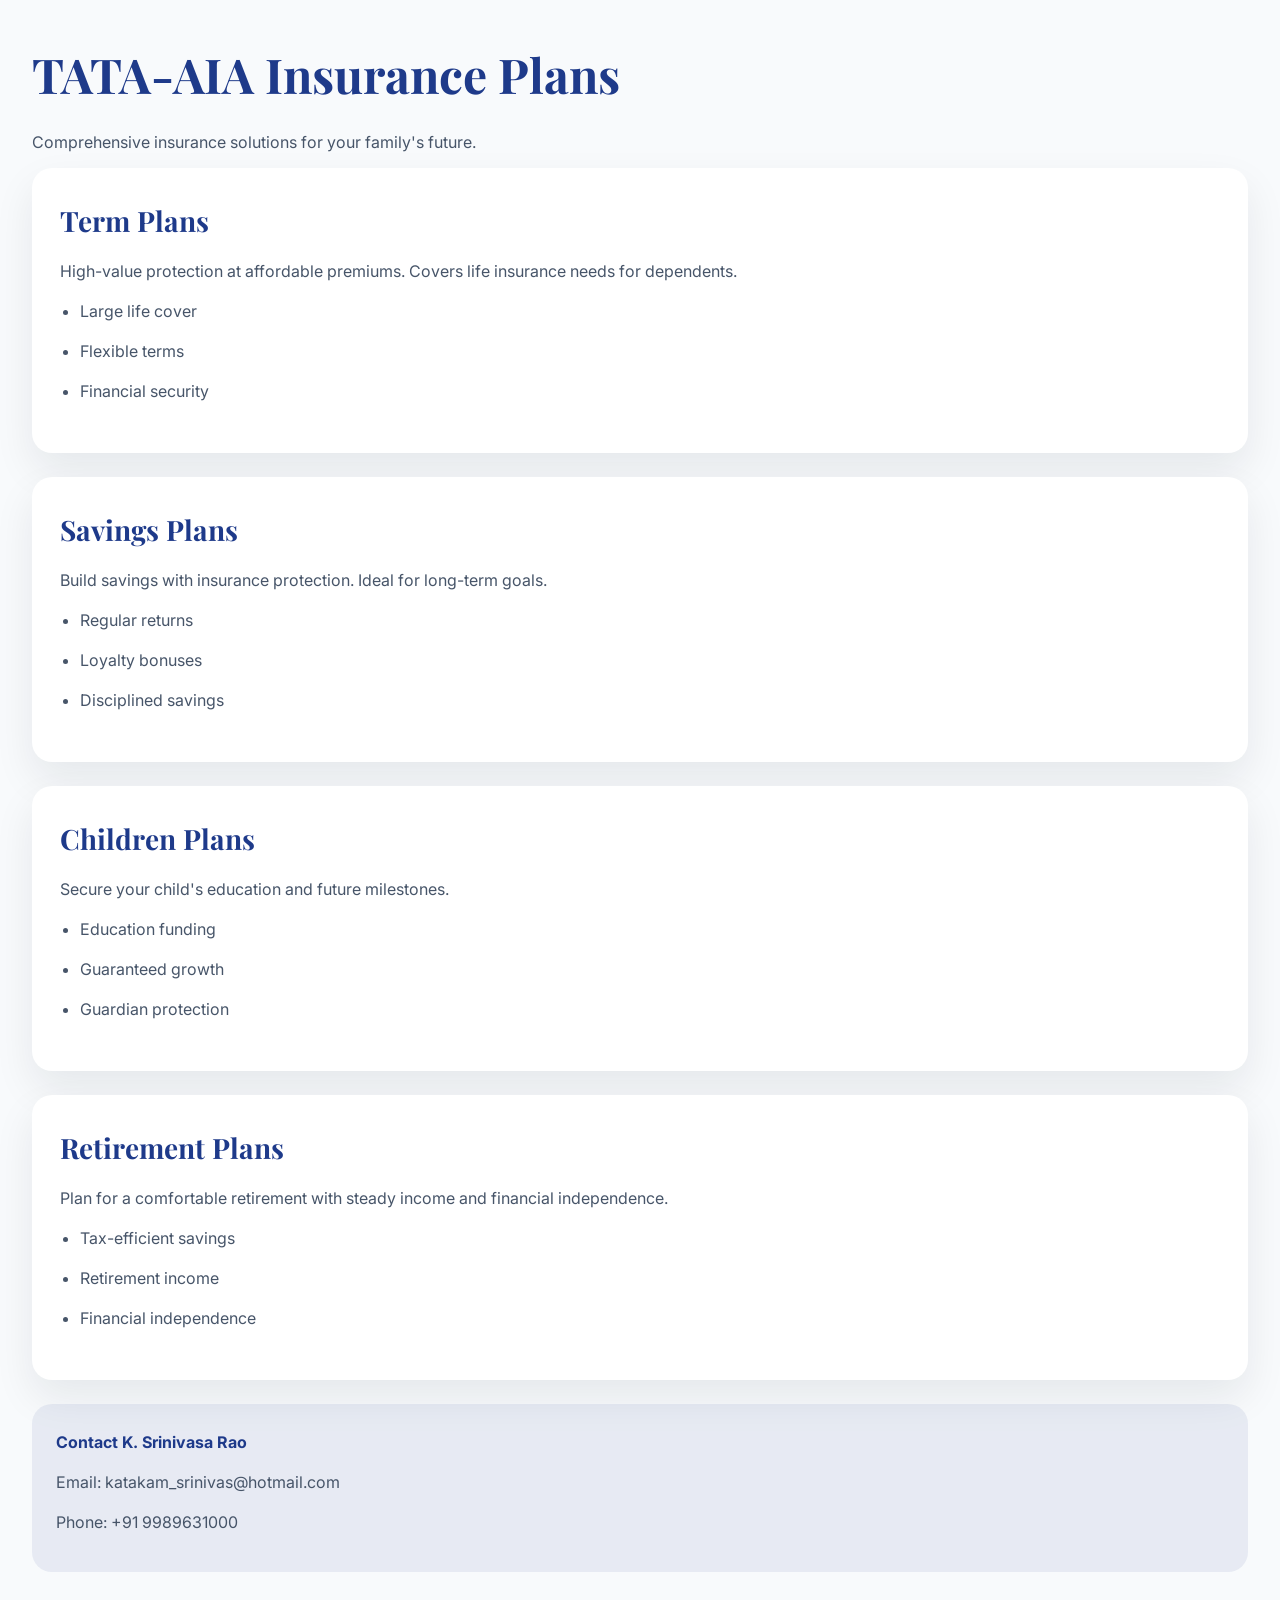
==== brochure.html @ d8079071 "TATA-AIAwithout supabase connect" ====
<!DOCTYPE html>
<html lang="en">
<head>
  <meta charset="UTF-8">
  <meta name="viewport" content="width=device-width, initial-scale=1.0">
  <title>TATA-AIA Insurance Brochure</title>
  <style>
    @import url('https://fonts.googleapis.com/css2?family=Inter:wght@400;500;600&family=Playfair+Display:wght@700&display=swap');

    :root {
      --primary-color: #1E3A8A;
      --bg-color: #f8fafc;
      --text-color: #0f172a;
      --muted-color: #475569;
      --card-bg: #ffffff;
      --border-radius: 20px;
    }

    body {
      margin: 0;
      padding: 2rem;
      font-family: 'Inter', sans-serif;
      background: var(--bg-color);
      color: var(--text-color);
      line-height: 1.75;
    }

    h1, h2 {
      font-family: 'Playfair Display', serif;
      color: var(--primary-color);
      margin-top: 0;
    }

    h1 {
      font-size: 3rem;
      margin-bottom: 0.5rem;
    }

    h2 {
      font-size: 1.75rem;
      margin-bottom: 0.75rem;
    }

    p, li {
      font-size: 1rem;
      color: var(--muted-color);
      margin: 0.75rem 0;
    }

    ul {
      padding-left: 1.25rem;
      margin: 0.5rem 0 1.25rem;
    }

    .section {
      background: var(--card-bg);
      border-radius: var(--border-radius);
      padding: 1.75rem;
      box-shadow: 0 18px 40px rgba(15, 23, 42, 0.08);
      margin-bottom: 1.5rem;
    }

    .contact-note {
      margin-top: 1.5rem;
      padding: 1.5rem;
      background: rgba(30, 58, 138, 0.08);
      border-radius: var(--border-radius);
    }

    .contact-note strong {
      display: block;
      color: var(--primary-color);
      margin-bottom: 0.5rem;
    }
  </style>
</head>
<body>
  <h1>TATA-AIA Insurance Plans</h1>
  <p>Comprehensive insurance solutions for your family's future.</p>

  <div class="section">
    <h2>Term Plans</h2>
    <p>High-value protection at affordable premiums. Covers life insurance needs for dependents.</p>
    <ul>
      <li>Large life cover</li>
      <li>Flexible terms</li>
      <li>Financial security</li>
    </ul>
  </div>

  <div class="section">
    <h2>Savings Plans</h2>
    <p>Build savings with insurance protection. Ideal for long-term goals.</p>
    <ul>
      <li>Regular returns</li>
      <li>Loyalty bonuses</li>
      <li>Disciplined savings</li>
    </ul>
  </div>

  <div class="section">
    <h2>Children Plans</h2>
    <p>Secure your child's education and future milestones.</p>
    <ul>
      <li>Education funding</li>
      <li>Guaranteed growth</li>
      <li>Guardian protection</li>
    </ul>
  </div>

  <div class="section">
    <h2>Retirement Plans</h2>
    <p>Plan for a comfortable retirement with steady income and financial independence.</p>
    <ul>
      <li>Tax-efficient savings</li>
      <li>Retirement income</li>
      <li>Financial independence</li>
    </ul>
  </div>

  <div class="contact-note">
    <strong>Contact K. Srinivasa Rao</strong>
    <p>Email: katakam_srinivas@hotmail.com</p>
    <p>Phone: +91 9989631000</p>
  </div>
</body>
</html>
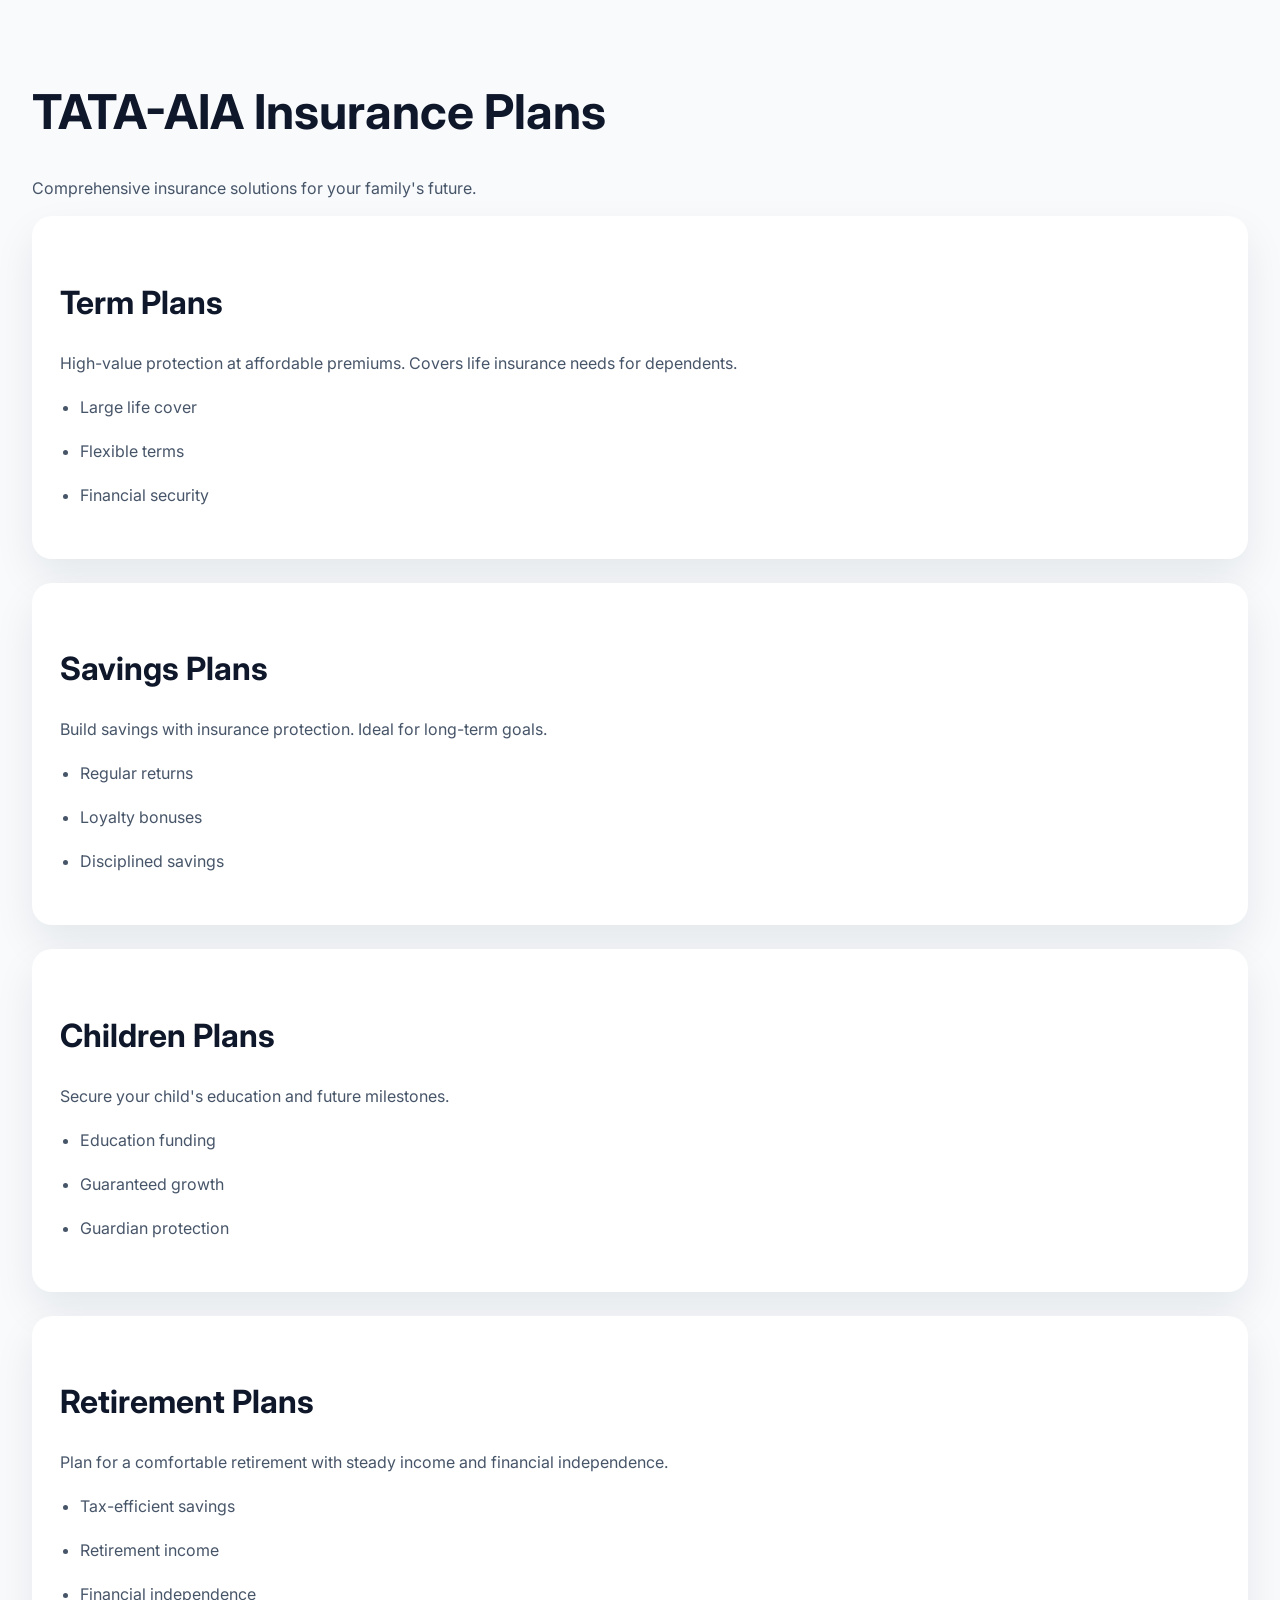
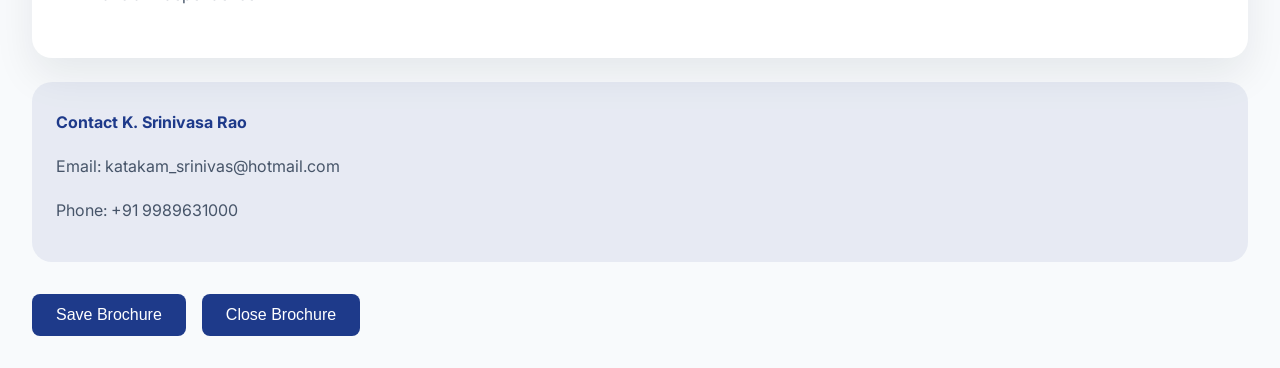
==== commit 8dcf8f07: "updated: TATA-AIA Advisor website Fixed download pdf and Brochure issues" ====
--- a/brochure.html
+++ b/brochure.html
@@ -22,14 +22,9 @@
       font-family: 'Inter', sans-serif;
       background: var(--bg-color);
       color: var(--text-color);
-      line-height: 1.75;
-    }
-
-    h1, h2 {
-      font-family: 'Playfair Display', serif;
-      color: var(--primary-color);
-      margin-top: 0;
-    }
+      line-height: 2;
+  overflow-x: hidden;
+  word-wrap: break-word;
 
     h1 {
       font-size: 3rem;
@@ -37,7 +32,7 @@
     }
 
     h2 {
-      font-size: 1.75rem;
+      font-size: 2rem;
       margin-bottom: 0.75rem;
     }
 
@@ -72,6 +67,29 @@
       color: var(--primary-color);
       margin-bottom: 0.5rem;
     }
+
+    .close-button-container {
+      display: inline-flex;
+      justify-content: center;
+      gap: 1rem;
+      flex-wrap: wrap;
+      margin-top: 2rem;
+    }
+
+    .action-button {
+      background: var(--primary-color);
+      color: white;
+      border: none;
+      padding: 0.75rem 1.5rem;
+      border-radius: 8px;
+      font-size: 1rem;
+      cursor: pointer;
+      transition: background 0.2s ease;
+    }
+
+    .action-button:hover {
+      background: #1d4ed8;
+    }
   </style>
 </head>
 <body>
@@ -123,5 +141,92 @@
     <p>Email: katakam_srinivas@hotmail.com</p>
     <p>Phone: +91 9989631000</p>
   </div>
+
+  <div class="close-button-container">
+    <button id="save-button" class="action-button">Save Brochure</button>
+    <button id="close-button" class="action-button close-button">Close Brochure</button>
+  </div>
 </body>
+<script>
+  const policyDetails = {
+    term: {
+      title: "Term Plans",
+      description: "High-value protection at affordable premiums. Covers life insurance needs for dependents.",
+      benefits: [
+        "Large life cover",
+        "Flexible terms",
+        "Financial security"
+      ]
+    },
+    savings: {
+      title: "Savings Plans",
+      description: "Balanced plans that help you save while providing life protection. Ideal for long-term goals.",
+      benefits: [
+        "Regular returns",
+        "Loyalty bonuses",
+        "Disciplined savings"
+      ]
+    },
+    children: {
+      title: "Children Plans",
+      description: "Secure your child's education and future with dedicated coverage.",
+      benefits: [
+        "Education funding",
+        "Guaranteed growth",
+        "Guardian protection"
+      ]
+    },
+    retirement: {
+      title: "Retirement Plans",
+      description: "Plan for a comfortable retirement with steady income and financial independence.",
+      benefits: [
+        "Tax-efficient savings",
+        "Retirement income",
+        "Financial independence"
+      ]
+    }
+  };
+
+  const urlParams = new URLSearchParams(window.location.search);
+  const selectedPolicy = urlParams.get('policy');
+
+  if (selectedPolicy && policyDetails[selectedPolicy]) {
+    const policy = policyDetails[selectedPolicy];
+    document.querySelector('h1').textContent = policy.title;
+    document.querySelector('p').textContent = policy.description;
+
+    const sections = document.querySelectorAll('.section');
+    sections.forEach(section => section.style.display = 'none');
+
+    // Create a new section for the selected policy
+    const brochureContainer = document.querySelector('body');
+    const newSection = document.createElement('div');
+    newSection.className = 'section';
+    newSection.innerHTML = `
+      <h2>${policy.title}</h2>
+      <p>${policy.description}</p>
+      <ul>
+        ${policy.benefits.map(benefit => `<li>${benefit}</li>`).join('')}
+      </ul>
+    `;
+    brochureContainer.insertBefore(newSection, document.querySelector('.contact-note'));
+  }
+
+  document.getElementById('save-button').addEventListener('click', () => {
+    const html = '<!DOCTYPE html>\n' + document.documentElement.outerHTML;
+    const blob = new Blob([html], { type: 'text/html' });
+    const a = document.createElement('a');
+    const title = selectedPolicy && policyDetails[selectedPolicy] ? policyDetails[selectedPolicy].title.replace(/\s+/g, '_').toLowerCase() : 'brochure';
+    a.href = URL.createObjectURL(blob);
+    a.download = `${title}.html`;
+    document.body.appendChild(a);
+    a.click();
+    URL.revokeObjectURL(a.href);
+    document.body.removeChild(a);
+  });
+
+  document.getElementById('close-button').addEventListener('click', () => {
+    window.close();
+  });
+</script>
 </html>
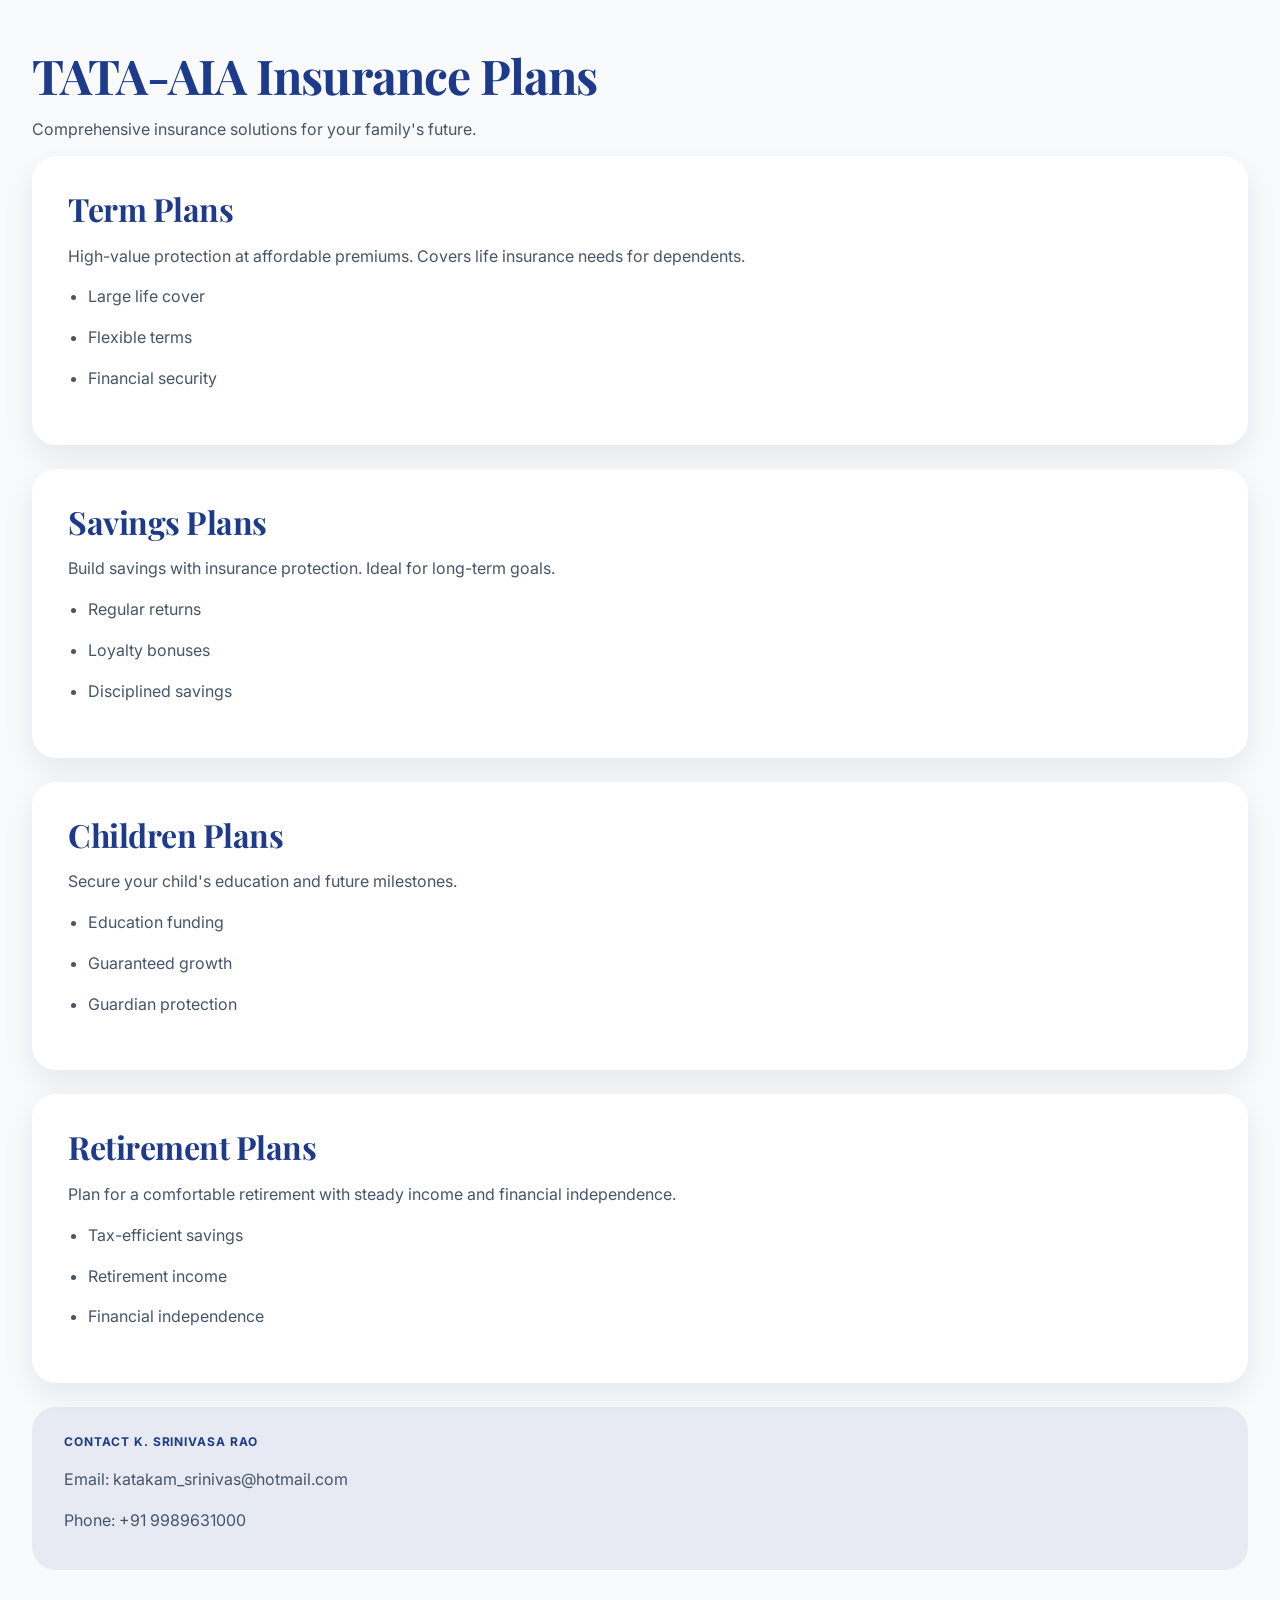
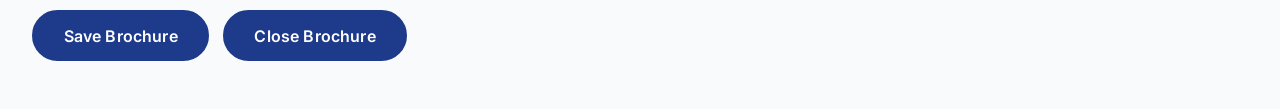
==== commit 64aa0da6: "Update project files14May26" ====
--- a/brochure.html
+++ b/brochure.html
@@ -3,93 +3,44 @@
 <head>
   <meta charset="UTF-8">
   <meta name="viewport" content="width=device-width, initial-scale=1.0">
-  <title>TATA-AIA Insurance Brochure</title>
+  <title>Insurance Brochure | TATA-AIA Advisor</title>
   <style>
-    @import url('https://fonts.googleapis.com/css2?family=Inter:wght@400;500;600&family=Playfair+Display:wght@700&display=swap');
-
+    @import url('https://fonts.googleapis.com/css2?family=Inter:wght@400;500;600;700&family=Playfair+Display:ital,wght@0,400;0,700;1,400&display=swap');
     :root {
-      --primary-color: #1E3A8A;
-      --bg-color: #f8fafc;
-      --text-color: #0f172a;
-      --muted-color: #475569;
-      --card-bg: #ffffff;
-      --border-radius: 20px;
+      --primary: #1E3A8A;
+      --primary-hover: #1d4ed8;
+      --primary-light: rgba(30,58,138,0.08);
+      --bg: #f8fafc;
+      --surface: #ffffff;
+      --text: #0f172a;
+      --muted: #475569;
+      --radius-lg: 24px;
+      --radius-pill: 999px;
+      --shadow-md: 0 12px 32px rgba(15,23,42,0.08);
+      --ease-out: cubic-bezier(0.22,1,0.36,1);
     }
-
-    body {
-      margin: 0;
-      padding: 2rem;
-      font-family: 'Inter', sans-serif;
-      background: var(--bg-color);
-      color: var(--text-color);
-      line-height: 2;
-  overflow-x: hidden;
-  word-wrap: break-word;
-
-    h1 {
-      font-size: 3rem;
-      margin-bottom: 0.5rem;
+    *, *::before, *::after { box-sizing: border-box; }
+    body { margin:0; padding:3rem 2rem; font-family:'Inter',system-ui,sans-serif; font-size:1rem; line-height:1.8; background:var(--bg); color:var(--text); overflow-x:hidden; word-wrap:break-word; -webkit-font-smoothing:antialiased; }
+    h1 { font-family:'Playfair Display',Georgia,serif; font-size:clamp(2rem,5vw,3rem); line-height:1.15; letter-spacing:-0.02em; color:var(--primary); margin:0 0 0.5rem; }
+    h2 { font-family:'Playfair Display',Georgia,serif; font-size:clamp(1.35rem,3.5vw,2rem); line-height:1.3; letter-spacing:-0.015em; color:var(--primary); margin:0 0 0.6rem; }
+    p, li { font-size:1rem; color:var(--muted); line-height:1.8; margin:0.75rem 0; }
+    ul { padding-left:1.25rem; margin:0.5rem 0 1.25rem; }
+    .section { background:var(--surface); border-radius:var(--radius-lg); padding:2rem 2.25rem; box-shadow:var(--shadow-md); margin-bottom:1.5rem; }
+    .contact-note { margin-top:1.5rem; padding:1.5rem 2rem; background:var(--primary-light); border-radius:var(--radius-lg); }
+    .contact-note strong { display:block; font-size:0.75rem; font-weight:700; letter-spacing:0.08em; text-transform:uppercase; color:var(--primary); margin-bottom:0.6rem; }
+    .close-button-container { display:flex; flex-wrap:wrap; gap:0.85rem; margin-top:2.5rem; }
+    .action-button {
+      display:inline-flex; align-items:center; justify-content:center;
+      font-family:'Inter',sans-serif; font-size:1rem; font-weight:600; letter-spacing:0.01em;
+      background:var(--primary); color:#fff;
+      border:2px solid var(--primary);
+      padding:0.85rem 1.85rem; min-height:50px;
+      border-radius:var(--radius-pill);
+      cursor:pointer;
+      transition:background 0.22s var(--ease-out),transform 0.22s var(--ease-out),box-shadow 0.22s var(--ease-out);
     }
-
-    h2 {
-      font-size: 2rem;
-      margin-bottom: 0.75rem;
-    }
-
-    p, li {
-      font-size: 1rem;
-      color: var(--muted-color);
-      margin: 0.75rem 0;
-    }
-
-    ul {
-      padding-left: 1.25rem;
-      margin: 0.5rem 0 1.25rem;
-    }
-
-    .section {
-      background: var(--card-bg);
-      border-radius: var(--border-radius);
-      padding: 1.75rem;
-      box-shadow: 0 18px 40px rgba(15, 23, 42, 0.08);
-      margin-bottom: 1.5rem;
-    }
-
-    .contact-note {
-      margin-top: 1.5rem;
-      padding: 1.5rem;
-      background: rgba(30, 58, 138, 0.08);
-      border-radius: var(--border-radius);
-    }
-
-    .contact-note strong {
-      display: block;
-      color: var(--primary-color);
-      margin-bottom: 0.5rem;
-    }
-
-    .close-button-container {
-      display: inline-flex;
-      justify-content: center;
-      gap: 1rem;
-      flex-wrap: wrap;
-      margin-top: 2rem;
-    }
-
-    .action-button {
-      background: var(--primary-color);
-      color: white;
-      border: none;
-      padding: 0.75rem 1.5rem;
-      border-radius: 8px;
-      font-size: 1rem;
-      cursor: pointer;
-      transition: background 0.2s ease;
-    }
-
-    .action-button:hover {
-      background: #1d4ed8;
-    }
+    .action-button:hover { background:var(--primary-hover); border-color:var(--primary-hover); transform:translateY(-2px); box-shadow:0 10px 28px rgba(30,58,138,0.28); }
+    .action-button:active { transform:translateY(0); box-shadow:none; }
   </style>
 </head>
 <body>
